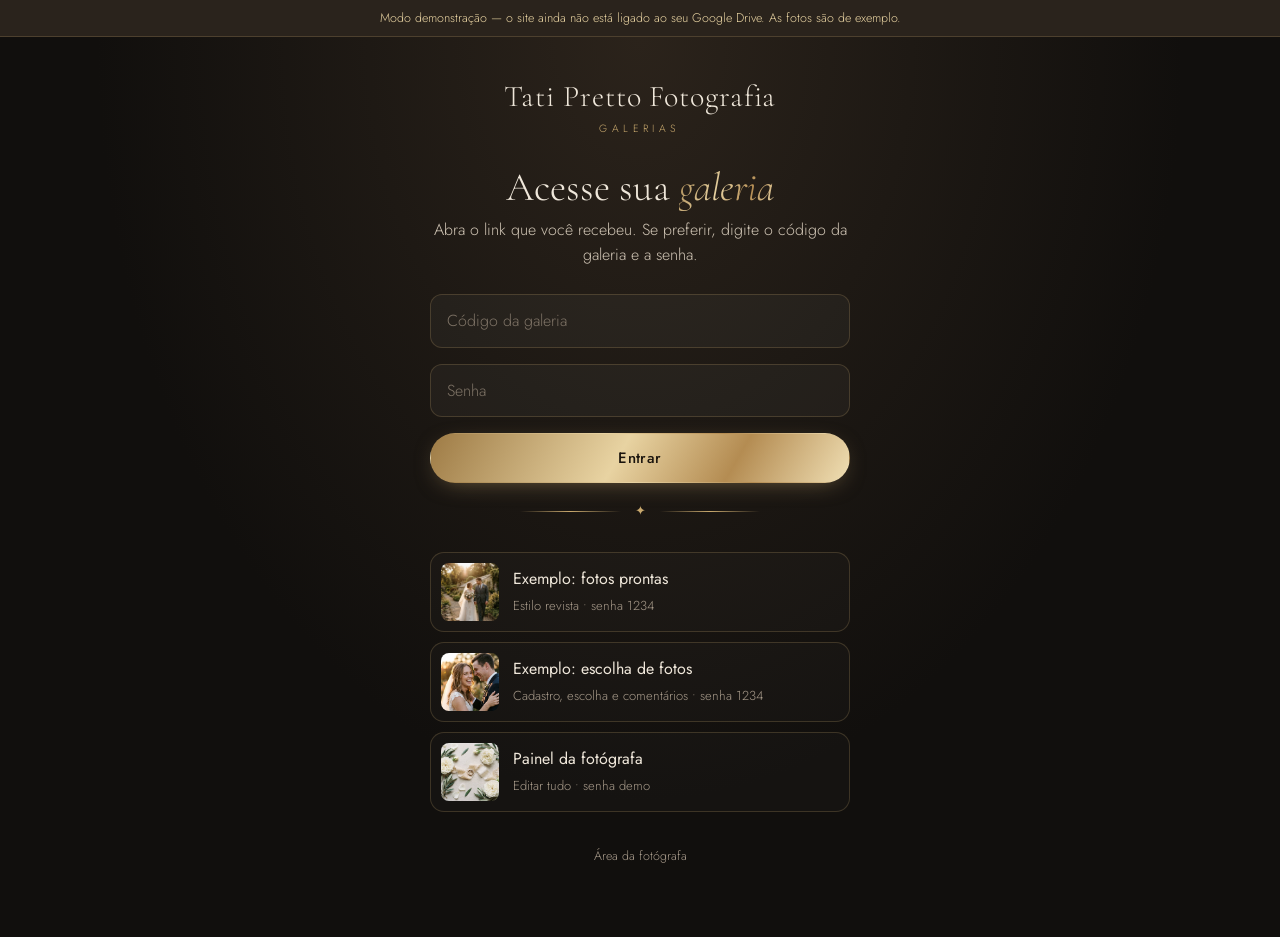
==== index.html @ 99fc2279 "Site das galerias Tati Pretto Fotografia Co-Authored-By: Claude Opus 5.5 <noreply@anthropic.com> Cla" ====
<!doctype html>
<html lang="pt-BR">
<head>
<meta charset="utf-8">
<meta name="viewport" content="width=device-width, initial-scale=1, viewport-fit=cover">
<title>Tati Pretto Fotografia • Galerias</title>
<meta name="description" content="Galerias de fotos dos clientes da Tati Pretto Fotografia.">
<meta name="robots" content="noindex">
<meta name="theme-color" content="#110F0D">
<link rel="preconnect" href="https://fonts.googleapis.com">
<link rel="preconnect" href="https://fonts.gstatic.com" crossorigin>
<link href="https://fonts.googleapis.com/css2?family=Cormorant+Garamond:ital,wght@0,300;0,400;0,500;1,300;1,400&family=Jost:wght@300;400;500&family=Pinyon+Script&display=swap" rel="stylesheet">
<link rel="stylesheet" href="estilo.css">
</head>
<body>
<div id="app"><div class="loading"><div class="spin"></div>Carregando…</div></div>
<script src="config.js"></script>
<script src="app.js"></script>
<script src="painel.js"></script>
</body>
</html>
---- estilo.css ----
/* Tati Pretto Fotografia — escuro com dourado */
:root{
  --bg:#110F0D; --bg2:#171411; --card:#1D1A16; --card2:#24201B;
  --ink:#EFE7DA; --soft:#CFC4B4; --muted:#A79A8A; --faint:#7E7366;
  --line:rgba(201,169,110,.22); --line2:rgba(201,169,110,.45);
  --gold:#C9A96E; --gold2:#E8D3A2;
  --grad:linear-gradient(120deg,#9E7B45 0%,#E8D3A2 45%,#B48C52 72%,#F0DFB4 100%);
  --ok:#9DC3A1; --warn:#E3B67A; --danger:#E49B8E;
  --serif:'Cormorant Garamond',Georgia,serif; --sans:'Jost',-apple-system,BlinkMacSystemFont,'Segoe UI',sans-serif;
  --row:240px; --r:14px;
  color-scheme:dark;
}
*{box-sizing:border-box}
html,body{margin:0;padding:0}
body{background:var(--bg);color:var(--ink);font-family:var(--sans);font-weight:300;font-size:16px;line-height:1.6;-webkit-font-smoothing:antialiased;overflow-x:hidden}
img{display:block;max-width:100%}
button,input,textarea,select{font:inherit;color:inherit}
a{color:var(--gold2)}
b,strong{font-weight:500}
.hidden{display:none!important}
.wrap{max-width:1180px;margin:0 auto;padding:0 18px}
.svg{width:19px;height:19px;flex:none;stroke:currentColor;fill:none;stroke-width:1.5;stroke-linecap:round;stroke-linejoin:round}
.ouro{background:var(--grad);-webkit-background-clip:text;background-clip:text;color:transparent}
.muted{color:var(--muted)}
.orn{display:flex;align-items:center;justify-content:center;gap:14px;color:var(--gold);max-width:240px;margin:18px auto;font-size:13px}
.orn::before,.orn::after{content:'';flex:1;height:1px;background:linear-gradient(90deg,transparent,var(--gold),transparent)}
.cap{font-size:11.5px;letter-spacing:.32em;text-transform:uppercase;color:var(--gold);font-weight:400}

/* botões */
.btn{display:inline-flex;align-items:center;justify-content:center;gap:9px;border:1px solid transparent;border-radius:999px;padding:12px 24px;font-weight:400;font-size:15px;letter-spacing:.03em;cursor:pointer;text-decoration:none;transition:background .2s,border-color .2s,color .2s,opacity .2s,transform .15s;white-space:nowrap}
.btn:active{transform:scale(.98)}
.btn:disabled{opacity:.4;cursor:not-allowed}
.btn-ouro{background:var(--grad);color:#1A140D;font-weight:500;box-shadow:0 6px 24px -10px rgba(201,169,110,.6)}
.btn-ouro:hover:not(:disabled){filter:brightness(1.07)}
.btn-linha{background:transparent;border-color:var(--line2);color:var(--gold2)}
.btn-linha:hover:not(:disabled){border-color:var(--gold2);background:rgba(201,169,110,.08)}
.btn-ghost{background:transparent;color:var(--muted);padding:9px 12px}
.btn-ghost:hover{color:var(--gold2)}
.btn-perigo{background:transparent;color:var(--danger);border-color:rgba(228,155,142,.35)}
.btn-perigo:hover{border-color:var(--danger)}
.btn-sm{padding:8px 16px;font-size:13.5px}
.icon-btn{width:42px;height:42px;border-radius:50%;display:inline-flex;align-items:center;justify-content:center;border:1px solid var(--line2);background:transparent;cursor:pointer;color:var(--gold2);flex:none}
.icon-btn:hover:not(:disabled){background:rgba(201,169,110,.1)}
.icon-btn:disabled{opacity:.35;cursor:default}
label.campo{display:block;margin-bottom:16px;text-align:left}
label.campo>span{display:block;font-size:13px;font-weight:400;color:var(--soft);margin-bottom:7px;letter-spacing:.02em}
.input,textarea.input,select.input{width:100%;padding:13px 16px;border:1px solid var(--line);border-radius:12px;background:rgba(255,255,255,.035);outline:none;transition:border-color .2s,background .2s;font-size:16px;color:var(--ink)}
.input::placeholder{color:var(--faint)}
.input:focus{border-color:var(--gold);background:rgba(255,255,255,.055)}
textarea.input{resize:vertical;min-height:84px}
.dica{font-size:13px;color:var(--muted);margin-top:7px}
.erro{color:var(--danger);font-size:14px;margin-top:10px;min-height:1.2em}
.faixa-demo{background:#2A231C;color:var(--gold2);font-size:12.5px;text-align:center;padding:8px 12px;border-bottom:1px solid var(--line)}

/* entrada */
.portao{min-height:100vh;min-height:100svh;display:flex;align-items:center;justify-content:center;padding:36px 18px;background:radial-gradient(ellipse at 50% 0%,#2B231B 0%,var(--bg) 60%)}
.portao-card{width:100%;max-width:420px;text-align:center}
.marca{font-family:var(--serif);font-size:30px;font-weight:300;letter-spacing:.03em;line-height:1.1;color:var(--ink)}
.marca small{display:block;font-family:var(--sans);font-size:10.5px;letter-spacing:.42em;text-transform:uppercase;color:var(--gold);margin-top:10px}
.portao-card h1{font-family:var(--serif);font-weight:300;font-size:40px;line-height:1.1;margin:30px 0 8px}
.portao-card h1 em{font-style:italic}
.portao-card>p{color:var(--soft);margin:0 0 26px}
.pin{text-align:center;font-size:26px;letter-spacing:.55em;padding:15px}
.passos{display:flex;justify-content:center;gap:8px;margin-bottom:22px}
.passos i{width:28px;height:2px;border-radius:2px;background:var(--line)}
.passos i.on{background:var(--gold)}
.demo-cards{display:grid;gap:10px;margin-top:30px;text-align:left}
.demo-card{display:flex;align-items:center;gap:14px;padding:10px;border:1px solid var(--line);border-radius:14px;text-decoration:none;color:var(--ink);background:rgba(255,255,255,.02)}
.demo-card:hover{border-color:var(--gold)}
.demo-card img{width:58px;height:58px;object-fit:cover;border-radius:8px}
.demo-card b{display:block;font-weight:400}
.demo-card span{font-size:13px;color:var(--muted)}

/* grade justificada */
.jg{display:flex;flex-wrap:wrap;gap:10px}
.jg::after{content:'';flex-grow:999999}
.tile{position:relative;margin:0;cursor:zoom-in;background:var(--card);overflow:hidden}
.tile .ph{position:relative;width:100%}
.tile img{position:absolute;inset:0;width:100%;height:100%;object-fit:cover;transition:transform .9s cubic-bezier(.2,.7,.2,1)}
.tile:hover img{transform:scale(1.03)}
.surge{opacity:0;transform:translateY(28px);transition:opacity 1s ease,transform 1.1s cubic-bezier(.2,.7,.2,1)}
.surge.in{opacity:1;transform:none}
.protege img{-webkit-user-drag:none;user-select:none;-webkit-touch-callout:none}
.wm{position:absolute;inset:0;pointer-events:none;background-repeat:repeat;background-size:280px 180px}

/* ===== SELEÇÃO (simples) ===== */
.sel-topo{position:sticky;top:0;z-index:30;background:rgba(17,15,13,.94);backdrop-filter:blur(10px);border-bottom:1px solid var(--line)}
.sel-topo .wrap{display:flex;align-items:center;gap:12px;padding-top:12px;padding-bottom:12px}
.sel-topo .ola{font-size:14px;color:var(--soft);line-height:1.3}
.sel-topo .ola b{color:var(--ink);display:block;font-size:16px;font-family:var(--serif);font-weight:400;font-size:20px}
.sel-topo .ola a{font-size:12.5px;color:var(--gold);cursor:pointer;text-decoration:underline;text-underline-offset:3px}
.contador{text-align:right;line-height:1.2}
.contador b{font-family:var(--serif);font-weight:300;font-size:30px;color:var(--gold2)}
.contador span{display:block;font-size:12.5px;color:var(--muted)}
.contador.acima b{color:var(--warn)}
.barra-prog{height:2px;background:var(--line)}
.barra-prog i{display:block;height:100%;background:var(--grad);width:0;transition:width .4s}
.sel-cab{text-align:center;padding:38px 0 22px}
.sel-cab h1{font-family:var(--serif);font-weight:300;font-size:clamp(38px,6vw,58px);line-height:1.05;margin:12px 0 10px}
.sel-cab h1 em{font-style:italic}
.sel-cab p{max-width:560px;margin:0 auto;color:var(--soft)}
.como{display:grid;grid-template-columns:repeat(3,1fr);gap:10px;max-width:820px;margin:26px auto 0}
.como div{border:1px solid var(--line);border-radius:14px;padding:14px 16px;text-align:left;font-size:14.5px;color:var(--soft);background:rgba(255,255,255,.02)}
.como b{display:flex;align-items:center;gap:10px;color:var(--gold2);font-weight:400;margin-bottom:4px}
.como b i{font-style:normal;width:26px;height:26px;border-radius:50%;border:1px solid var(--gold);display:inline-flex;align-items:center;justify-content:center;font-size:13px}
.filtros{display:flex;gap:8px;justify-content:center;margin:24px 0 20px}
.chip{border:1px solid var(--line);background:transparent;border-radius:999px;padding:9px 18px;font-size:14px;cursor:pointer;color:var(--soft)}
.chip.on{border-color:var(--gold);color:var(--gold2);background:rgba(201,169,110,.1)}
.grade-sel{display:grid;grid-template-columns:repeat(auto-fill,minmax(250px,1fr));gap:18px}
.foto-sel{background:var(--card);border:1px solid var(--line);border-radius:16px;overflow:hidden;transition:border-color .25s,box-shadow .25s}
.foto-sel.escolhida{border-color:var(--gold);box-shadow:0 0 0 1px var(--gold),0 14px 34px -18px rgba(201,169,110,.55)}
.foto-sel .quadro{position:relative;aspect-ratio:4/5;background:#0B0A09;cursor:zoom-in}
.foto-sel .quadro img{width:100%;height:100%;object-fit:contain}
.foto-sel .num{position:absolute;left:10px;top:10px;background:rgba(10,9,8,.7);color:var(--gold2);font-size:12.5px;padding:3px 10px;border-radius:999px;border:1px solid var(--line)}
.foto-sel .selo{position:absolute;right:10px;top:10px;background:var(--grad);color:#1A140D;font-size:12px;font-weight:500;padding:4px 10px;border-radius:999px;display:none;align-items:center;gap:5px}
.foto-sel.escolhida .selo{display:inline-flex}
.foto-sel .acoes{display:flex;gap:8px;padding:12px}
.foto-sel .acoes .btn{flex:1;padding:11px 10px;font-size:14.5px}
.foto-sel .coment{padding:0 12px 12px}
.foto-sel .coment textarea{min-height:70px;font-size:15px}
.foto-sel .coment .salvo{font-size:12px;color:var(--faint);margin-top:4px;text-align:right}
.btn-escolher.on{background:var(--grad);color:#1A140D;border-color:transparent;font-weight:500}
.btn-escolher.on .svg{fill:currentColor}
.rodape-sel{position:fixed;left:0;right:0;bottom:0;z-index:30;background:rgba(17,15,13,.96);backdrop-filter:blur(10px);border-top:1px solid var(--line);padding:12px 18px calc(12px + env(safe-area-inset-bottom))}
.rodape-sel .in{max-width:1180px;margin:0 auto;display:flex;align-items:center;gap:12px}
.rodape-sel .txt{font-size:14px;color:var(--soft);line-height:1.35}
.rodape-sel .txt small{display:block;color:var(--faint);font-size:12px}
.feito{max-width:640px;margin:0 auto 24px;padding:18px 22px;border-radius:16px;border:1px solid var(--gold);background:rgba(201,169,110,.08);text-align:center;color:var(--gold2)}

/* ===== REVISTA (fotos prontas) ===== */
.rv-hero{position:relative;height:100vh;height:100svh;min-height:560px;overflow:hidden;background:#0B0A09}
.rv-hero .img{position:absolute;inset:-6% 0 0 0;overflow:hidden}
.rv-hero .img img{width:100%;height:112%;object-fit:cover;opacity:0;transform:scale(1.08);transition:opacity 1.6s ease,transform 3s cubic-bezier(.2,.7,.2,1);will-change:transform}
.rv-hero .img img.in{opacity:1;transform:scale(1)}
.rv-hero::after{content:'';position:absolute;inset:0;background:linear-gradient(180deg,rgba(10,9,8,.55) 0%,rgba(10,9,8,0) 28%,rgba(10,9,8,.15) 55%,rgba(10,9,8,.9) 100%);pointer-events:none}
.rv-hero .topo{position:absolute;z-index:2;top:0;left:0;right:0;padding:24px;display:flex;justify-content:space-between;align-items:center}
.rv-hero .topo .marca{font-size:20px}
.rv-hero .topo .ed{font-size:11px;letter-spacing:.32em;text-transform:uppercase;color:var(--gold2)}
.rv-hero .texto{position:absolute;z-index:2;left:0;right:0;bottom:0;padding:0 7% calc(64px + env(safe-area-inset-bottom))}
.rv-hero h1{font-family:var(--serif);font-weight:300;font-size:clamp(54px,10vw,128px);line-height:.92;margin:16px 0 18px;letter-spacing:-.01em}
.rv-hero h1 em{font-style:italic;display:block}
.rv-hero h1 .l{display:inline-block;opacity:0;transform:translateY(30px);filter:blur(8px);transition:opacity .9s ease,transform 1.1s cubic-bezier(.2,.7,.2,1),filter .9s}
.rv-hero h1.in .l{opacity:1;transform:none;filter:none}
.rv-hero .frase{font-family:var(--serif);font-style:italic;font-size:clamp(19px,2.3vw,24px);color:var(--soft);max-width:520px;margin:0 0 26px;opacity:0;transition:opacity 1.2s 1s}
.rv-hero .frase.in{opacity:1}
.rv-hero .rola{position:absolute;z-index:2;right:7%;bottom:calc(64px + env(safe-area-inset-bottom));font-size:11px;letter-spacing:.3em;text-transform:uppercase;color:var(--gold2);writing-mode:vertical-rl;display:flex;align-items:center;gap:12px}
.rv-hero .rola::after{content:'';width:1px;height:60px;background:linear-gradient(var(--gold),transparent);animation:desce 2s ease-in-out infinite}
@keyframes desce{0%{transform:scaleY(0);transform-origin:top}50%{transform:scaleY(1);transform-origin:top}51%{transform-origin:bottom}100%{transform:scaleY(0);transform-origin:bottom}}
.rv-nav{position:sticky;top:0;z-index:25;background:rgba(17,15,13,.9);backdrop-filter:blur(12px);border-bottom:1px solid var(--line)}
.rv-nav .in{max-width:1180px;margin:0 auto;padding:10px 18px;display:flex;align-items:center;gap:14px}
.rv-nav .tit{font-family:var(--serif);font-size:22px;white-space:nowrap;overflow:hidden;text-overflow:ellipsis;max-width:260px}
.indice{display:flex;gap:4px;overflow-x:auto;scrollbar-width:none;flex:1;padding:2px}
.indice::-webkit-scrollbar{display:none}
.indice a{padding:8px 14px;border-radius:999px;font-size:14px;color:var(--muted);text-decoration:none;white-space:nowrap;border:1px solid transparent;cursor:pointer}
.indice a.on{color:var(--gold2);border-color:var(--line2)}
.indice a i{font-style:normal;color:var(--gold);margin-right:6px;font-size:12px}
.capitulo{padding:9vh 0 2vh}
.cap-abre{display:grid;grid-template-columns:1fr 1.15fr;gap:6%;align-items:center;margin-bottom:7vh}
.cap-abre.inv{grid-template-columns:1.15fr 1fr}
.cap-abre.inv .cap-txt{order:2}
.cap-txt .cap{display:block;margin-bottom:16px}
.cap-txt h2{font-family:var(--serif);font-weight:300;font-size:clamp(42px,6vw,76px);line-height:1;margin:0 0 20px}
.cap-txt h2 em{font-style:italic}
.cap-txt p{font-family:var(--serif);font-style:italic;font-size:clamp(20px,2.3vw,27px);line-height:1.35;color:var(--soft);margin:0 0 18px;max-width:460px}
.cap-txt .qtd{font-size:13px;color:var(--muted);letter-spacing:.05em}
.cap-txt .linha{width:56px;height:1px;background:var(--grad);margin:22px 0}
.revela{position:relative;overflow:hidden;cursor:zoom-in;aspect-ratio:4/5;background:#0B0A09}
.revela img{width:100%;height:100%;object-fit:cover;clip-path:inset(100% 0 0 0);transform:scale(1.25);transition:clip-path 1.4s cubic-bezier(.7,0,.2,1),transform 2s cubic-bezier(.2,.7,.2,1)}
.revela.in img{clip-path:inset(0 0 0 0);transform:scale(1)}
.revela::after{content:'';position:absolute;inset:0;box-shadow:inset 0 0 0 1px var(--line);pointer-events:none}
.faixa{display:flex;gap:16px;overflow-x:auto;scroll-snap-type:x mandatory;scrollbar-width:none;padding:4px 18px 8px;margin:0 -18px 7vh}
.faixa::-webkit-scrollbar{display:none}
.faixa figure{margin:0;flex:0 0 min(38%,420px);scroll-snap-align:center;cursor:zoom-in}
.faixa img{width:100%;aspect-ratio:3/4;object-fit:cover;box-shadow:0 0 0 1px var(--line)}
.faixa figcaption{font-size:12px;color:var(--muted);margin-top:8px;letter-spacing:.08em}
.faixa-dica{display:flex;justify-content:flex-end;gap:8px;margin:-6vh 0 3vh}
.cap-mais{display:flex;justify-content:space-between;align-items:center;gap:12px;margin:0 0 16px;flex-wrap:wrap}
.cap-mais .cap{letter-spacing:.25em}
.fim{text-align:center;padding:14vh 18px 6vh}
.fim h3{font-family:var(--serif);font-weight:300;font-size:clamp(34px,5vw,58px);margin:0}
.fim h3 em{font-style:italic}
.fim p{color:var(--muted);margin:12px 0 26px}
.rodape{padding:40px 18px 50px;text-align:center;color:var(--muted);font-size:13px;border-top:1px solid var(--line)}
.rodape a{color:var(--faint);text-decoration:none;font-size:12px}
.rodape a:hover{color:var(--gold2)}
.musica{position:fixed;right:18px;bottom:calc(18px + env(safe-area-inset-bottom));z-index:40;width:48px;height:48px;border-radius:50%;border:1px solid var(--gold);background:rgba(17,15,13,.85);backdrop-filter:blur(8px);display:flex;align-items:center;justify-content:center;cursor:pointer;color:var(--gold2)}
.musica.on{background:var(--grad);color:#1A140D;border-color:transparent}

/* visualizador */
.lb{position:fixed;inset:0;z-index:60;background:#0A0908;color:var(--ink);display:flex;flex-direction:column}
.lb-topo{display:flex;align-items:center;gap:10px;padding:12px 16px;font-size:14px;color:var(--muted)}
.lb-palco{flex:1;position:relative;display:flex;align-items:center;justify-content:center;min-height:0;padding:0 64px}
.lb-fig{position:relative;max-width:100%;max-height:100%;display:flex}
.lb-fig img{max-width:100%;max-height:calc(100vh - 170px);max-height:calc(100svh - 170px);object-fit:contain;user-select:none}
.lb-seta{position:absolute;top:50%;transform:translateY(-50%);width:48px;height:48px;border-radius:50%;border:1px solid var(--line2);background:rgba(17,15,13,.6);color:var(--gold2);display:flex;align-items:center;justify-content:center;cursor:pointer}
.lb-seta:hover{background:rgba(201,169,110,.12)}
.lb-ant{left:10px}.lb-prox{right:10px}
.lb-base{padding:12px 16px calc(16px + env(safe-area-inset-bottom));display:flex;flex-direction:column;align-items:center;gap:10px}
.lb-base textarea{width:100%;max-width:560px}

/* janelas */
.janela-fundo{position:fixed;inset:0;z-index:70;background:rgba(5,4,3,.72);backdrop-filter:blur(4px);display:flex;align-items:center;justify-content:center;padding:16px;animation:aparece .2s}
.janela{background:var(--bg2);border:1px solid var(--line);border-radius:20px;width:100%;max-width:540px;max-height:calc(100vh - 32px);overflow:auto;padding:28px;box-shadow:0 30px 80px rgba(0,0,0,.6)}
.janela h3{font-family:var(--serif);font-weight:300;font-size:32px;margin:0 0 8px;line-height:1.1}
.janela p{margin:0 0 16px;color:var(--soft)}
.janela-acoes{display:flex;gap:10px;justify-content:flex-end;margin-top:20px;flex-wrap:wrap}
.lista-esc{display:grid;gap:12px;margin:14px 0;max-height:46vh;overflow:auto}
.lista-esc .it{display:flex;gap:14px;align-items:flex-start}
.lista-esc img{width:66px;height:66px;object-fit:cover;border-radius:8px;flex:none}
.lista-esc b{font-weight:400;color:var(--ink)}
.lista-esc div div{font-size:14px;color:var(--muted)}
.aviso{padding:13px 16px;border-radius:12px;border:1px solid var(--line);background:rgba(255,255,255,.03);font-size:14.5px;color:var(--soft);margin:12px 0}
.aviso.ouro{border-color:var(--gold);background:rgba(201,169,110,.08);color:var(--gold2)}
.aviso.alerta{border-color:rgba(227,182,122,.5);background:rgba(227,182,122,.08);color:#F0CF9F}
.progresso{height:6px;border-radius:99px;background:var(--line);overflow:hidden;margin:14px 0 6px}
.progresso i{display:block;height:100%;background:var(--grad);width:0;transition:width .4s}
.passos-lista{margin:10px 0 0;padding-left:20px;font-size:15px;color:var(--soft)}
.passos-lista li{margin-bottom:7px}
code.k{background:rgba(201,169,110,.12);color:var(--gold2);padding:2px 8px;border-radius:6px;font-size:14px}
.toast{position:fixed;left:50%;bottom:100px;transform:translateX(-50%);z-index:90;background:var(--card2);color:var(--gold2);border:1px solid var(--line2);padding:11px 20px;border-radius:999px;font-size:14px;box-shadow:0 10px 30px rgba(0,0,0,.5);animation:aparece .2s}
.loading{min-height:60vh;display:flex;align-items:center;justify-content:center;color:var(--muted);gap:12px;font-family:var(--serif);font-style:italic;font-size:20px}
.spin{width:18px;height:18px;border:1px solid var(--line);border-top-color:var(--gold);border-radius:50%;animation:gira .9s linear infinite}
@keyframes gira{to{transform:rotate(360deg)}}
@keyframes aparece{from{opacity:0}to{opacity:1}}

/* ===== PAINEL ===== */
.adm-topo{background:rgba(17,15,13,.95);border-bottom:1px solid var(--line);position:sticky;top:0;z-index:20;backdrop-filter:blur(10px)}
.adm-topo .wrap{display:flex;align-items:center;gap:12px;height:64px}
.adm-topo .marca{font-size:22px;text-decoration:none}
.adm-topo .marca small{display:inline;margin:0 0 0 12px;letter-spacing:.3em}
.adm{padding-top:30px;padding-bottom:130px}
.adm-cab{display:flex;align-items:center;justify-content:space-between;gap:12px;flex-wrap:wrap;margin-bottom:18px}
.adm-cab h1{font-family:var(--serif);font-weight:300;font-size:42px;margin:0;line-height:1.1}
.cartoes{display:grid;grid-template-columns:repeat(auto-fill,minmax(260px,1fr));gap:16px}
.cartao{background:var(--card);border:1px solid var(--line);border-radius:var(--r);overflow:hidden;display:flex;flex-direction:column}
.cartao-img{aspect-ratio:16/10;background:#0B0A09;position:relative;cursor:pointer;overflow:hidden}
.cartao-img img{position:absolute;inset:0;width:100%;height:100%;object-fit:cover;opacity:.92}
.selo-tipo{position:absolute;top:10px;left:10px;background:rgba(10,9,8,.8);border:1px solid var(--line2);color:var(--gold2);border-radius:999px;font-size:11.5px;padding:4px 11px;letter-spacing:.05em}
.cartao-corpo{padding:15px 17px 17px;display:flex;flex-direction:column;gap:4px;flex:1}
.cartao-corpo h3{font-family:var(--serif);font-weight:400;font-size:25px;margin:0;line-height:1.15}
.estado{font-size:13.5px;display:flex;align-items:center;gap:7px;color:var(--soft)}
.ponto{width:7px;height:7px;border-radius:50%;background:var(--faint);flex:none}
.ponto.ok{background:var(--ok)}.ponto.alerta{background:var(--warn)}.ponto.ouro{background:var(--gold)}
.cartao-acoes{display:flex;gap:8px;margin-top:12px}
.vazio{padding:40px 20px;text-align:center;border:1px dashed var(--line2);border-radius:var(--r);color:var(--muted)}
.como-faz{margin-top:30px;padding:22px 24px;border-radius:var(--r);border:1px solid var(--line);background:rgba(255,255,255,.02);font-size:15px;color:var(--soft)}
.como-faz h4{margin:0 0 10px;font-family:var(--serif);font-size:25px;font-weight:300;color:var(--ink)}
.como-faz ol{margin:0;padding-left:20px}
.como-faz li{margin-bottom:7px}
.sec{background:var(--card);border:1px solid var(--line);border-radius:var(--r);padding:24px;margin-bottom:16px}
.sec h2{font-family:var(--serif);font-weight:300;font-size:28px;margin:0 0 4px}
.sec>.dica:first-of-type{margin:0 0 18px}
.g2{display:grid;grid-template-columns:1fr 1fr;gap:0 16px}
.linha-link{display:flex;gap:8px;align-items:center}
.linha-link .input{flex:1}
.mini-grade{display:grid;grid-template-columns:repeat(auto-fill,minmax(86px,1fr));gap:8px;margin-top:12px;max-height:300px;overflow:auto;padding:3px}
.mini{position:relative;aspect-ratio:1;border-radius:8px;overflow:hidden;cursor:pointer;border:0;padding:0;background:#0B0A09}
.mini img{width:100%;height:100%;object-fit:cover}
.mini.on{outline:2px solid var(--gold);outline-offset:-2px}
.capa-prev{aspect-ratio:16/8;max-height:340px;width:100%;border-radius:12px;overflow:hidden;background:#0B0A09;position:relative}
.capa-prev img{width:100%;height:100%;object-fit:cover}
.capa-prev .t{position:absolute;inset:auto 0 0 0;padding:20px 22px;font-family:var(--serif);font-weight:300;font-size:32px;background:linear-gradient(transparent,rgba(10,9,8,.85))}
.pastas{display:grid;gap:10px;margin-top:6px}
.pasta{border:1px solid var(--line);border-radius:12px;padding:10px;display:grid;gap:8px}
.pasta .l1{display:flex;align-items:center;gap:8px}
.pasta .l1 .input{padding:9px 13px}
.pasta .qtd{font-size:13px;color:var(--muted);white-space:nowrap;min-width:66px;text-align:right}
.pasta .input.frase{padding:9px 13px;font-size:14.5px;font-style:italic}
.pasta.off{opacity:.5}
.pasta .icon-btn{width:36px;height:36px}
.pessoas{display:grid;gap:12px;margin-top:6px}
.pessoa{border:1px solid var(--line);border-radius:12px;overflow:hidden}
.pessoa-cab{display:flex;align-items:center;gap:12px;padding:12px 14px;cursor:pointer;flex-wrap:wrap}
.pessoa-cab b{font-family:var(--serif);font-weight:400;font-size:21px}
.pessoa-cab .info{flex:1;min-width:180px}
.pessoa-cab .info span{display:block;font-size:13px;color:var(--muted)}
.pessoa-corpo{padding:0 14px 14px;display:none}
.pessoa.aberta .pessoa-corpo{display:block}
.esc-adm{display:grid;grid-template-columns:repeat(auto-fill,minmax(140px,1fr));gap:12px;margin-top:12px}
.esc-adm figure{margin:0}
.esc-adm img{width:100%;aspect-ratio:1;object-fit:cover;border-radius:8px}
.esc-adm figcaption{font-size:12.5px;margin-top:6px;color:var(--soft)}
.esc-adm figcaption b{font-weight:400;display:block;word-break:break-all;color:var(--ink)}
.esc-adm figcaption i{color:var(--gold2)}
.barra-salvar{position:fixed;left:0;right:0;bottom:0;z-index:30;background:rgba(17,15,13,.96);backdrop-filter:blur(10px);border-top:1px solid var(--line);padding:12px 18px calc(12px + env(safe-area-inset-bottom))}
.barra-salvar .wrap{display:flex;align-items:center;gap:10px}
.seg{display:flex;gap:10px;flex-wrap:wrap}
.seg label{flex:1;min-width:170px;border:1px solid var(--line);border-radius:14px;padding:13px 15px;cursor:pointer}
.seg label.on{border-color:var(--gold);background:rgba(201,169,110,.08)}
.seg input{display:none}
.seg b{display:block;font-weight:400;color:var(--ink)}
.seg span{font-size:13px;color:var(--muted)}
.chave{display:inline-flex;align-items:center;gap:10px;cursor:pointer;font-size:15px;color:var(--soft)}
.chave input{width:40px;height:23px;appearance:none;background:var(--line);border-radius:99px;position:relative;cursor:pointer;transition:background .2s;margin:0}
.chave input::after{content:'';position:absolute;top:3px;left:3px;width:17px;height:17px;border-radius:50%;background:var(--ink);transition:left .2s}
.chave input:checked{background:var(--gold)}
.chave input:checked::after{left:20px;background:#1A140D}
.espaco{flex:1}

@media (max-width:760px){
  :root{--row:150px}
  .jg{gap:6px}
  .lb-palco{padding:0}
  .lb-seta{display:none}
  .rv-nav .tit{display:none}
  .cap-abre,.cap-abre.inv{grid-template-columns:1fr;gap:28px}
  .cap-abre.inv .cap-txt{order:0}
  .faixa figure{flex-basis:76%}
  .rv-hero .rola{display:none}
  .como{grid-template-columns:1fr}
  .grade-sel{grid-template-columns:1fr;gap:16px}
  .foto-sel .quadro{aspect-ratio:auto}
  .foto-sel .quadro img{height:auto}
  .g2{grid-template-columns:1fr}
  .adm-topo .marca small{display:none}
  .so-pc{display:none}
}
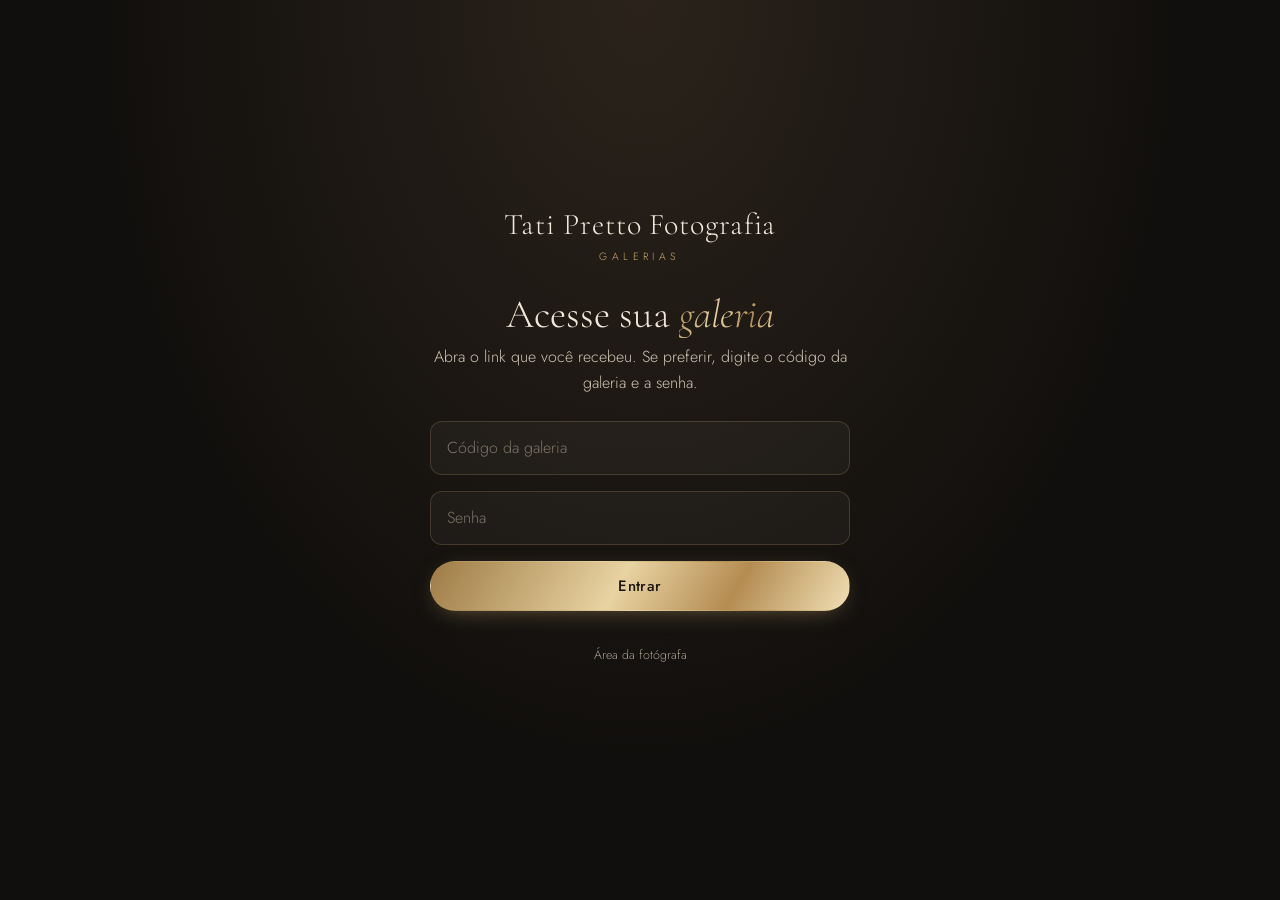
==== commit 5a8444d5: "Catálogo de produtos, total do pedido e pagamento pelo Mercado Pago Co-Authored-By: Claude Opus 5.5 " ====
--- a/index.html
+++ b/index.html
@@ -17,5 +17,6 @@
 <script src="config.js"></script>
 <script src="app.js"></script>
 <script src="painel.js"></script>
+<script src="loja.js"></script>
 </body>
 </html>
--- a/estilo.css
+++ b/estilo.css
@@ -315,3 +315,75 @@
   .adm-topo .marca small{display:none}
   .so-pc{display:none}
 }
+
+/* ===================== catálogo de produtos e pedido ===================== */
+.loja{position:fixed;inset:0;z-index:55;background:var(--bg);overflow:auto;padding-bottom:110px}
+.loja-topo{position:sticky;top:0;z-index:2;background:rgba(17,15,13,.95);backdrop-filter:blur(10px);border-bottom:1px solid var(--line)}
+.loja-topo .wrap{display:flex;align-items:center;gap:12px;padding-top:14px;padding-bottom:14px}
+.loja-topo h2{font-family:var(--serif);font-weight:300;font-size:clamp(28px,4vw,40px);margin:2px 0 0;line-height:1.1}
+.loja-corpo{padding-top:24px}
+.loja-intro{color:var(--soft);max-width:620px;margin:0 0 26px}
+.loja-grade{display:grid;grid-template-columns:repeat(auto-fill,minmax(250px,1fr));gap:20px}
+.prod{background:var(--card);border:1px solid var(--line);border-radius:var(--r);overflow:hidden;display:flex;flex-direction:column}
+.prod-img{aspect-ratio:4/3;background:#0B0A09;display:flex;align-items:center;justify-content:center;color:var(--gold);font-size:28px}
+.prod-img img{width:100%;height:100%;object-fit:cover}
+.prod-corpo{padding:16px 18px 18px;display:flex;flex-direction:column;gap:6px;flex:1}
+.prod-corpo h3{font-family:var(--serif);font-weight:400;font-size:24px;margin:0;line-height:1.15}
+.prod-preco{color:var(--gold2);font-size:17px}
+.prod-corpo p{margin:0;color:var(--muted);font-size:14.5px}
+.prod-info{color:var(--faint);font-size:13px;display:flex;gap:6px;align-items:center;flex-wrap:wrap}
+.prod-info .svg{width:14px;height:14px}
+.prod-corpo .btn{margin-top:auto;align-self:flex-start}
+.loja-item{display:flex;align-items:center;gap:14px;padding:10px 0;border-top:1px solid var(--line)}
+.loja-item:first-of-type{border-top:0}
+.loja-item img,.loja-sem-img{width:56px;height:56px;border-radius:8px;object-fit:cover;flex:none}
+.loja-sem-img{display:flex;align-items:center;justify-content:center;background:#0B0A09;color:var(--gold);font-style:normal}
+.li-txt{flex:1;min-width:0}
+.li-txt b{display:block;font-weight:400}
+.li-txt span{display:block;font-size:13px;color:var(--muted);overflow:hidden;text-overflow:ellipsis;white-space:nowrap}
+.li-preco{color:var(--gold2);font-weight:400;white-space:nowrap}
+.li-acoes{display:flex;gap:4px}
+.mini-sel{display:grid;grid-template-columns:repeat(auto-fill,minmax(110px,1fr));gap:10px;max-height:44vh;overflow:auto;padding:2px}
+.ms{position:relative;border:0;padding:0;background:#0B0A09;border-radius:10px;overflow:hidden;cursor:pointer;aspect-ratio:1}
+.ms img{width:100%;height:100%;object-fit:cover;user-select:none}
+.ms .wm{background-size:84% auto,180px 180px}
+.ms::after{content:'';position:absolute;inset:0;border-radius:10px;box-shadow:inset 0 0 0 0 var(--gold);transition:box-shadow .15s}
+.ms.on::after{box-shadow:inset 0 0 0 3px var(--gold)}
+.ms-num{position:absolute;left:6px;bottom:6px;font-size:11px;background:rgba(0,0,0,.55);color:#fff;padding:1px 7px;border-radius:999px}
+.ms-ord{position:absolute;right:6px;top:6px;width:24px;height:24px;border-radius:50%;font-style:normal;font-size:13px;display:none;align-items:center;justify-content:center;background:var(--gold);color:#1a1510;font-weight:500}
+.ms.on .ms-ord{display:flex}
+.qtd-linha{display:flex;align-items:center;gap:10px 14px;margin-top:18px;flex-wrap:wrap}
+.qtd-linha #sub{white-space:nowrap;font-size:18px}
+.qtd{display:flex;align-items:center;gap:10px}
+.qtd b{min-width:24px;text-align:center;font-weight:400;font-size:18px}
+.qtd .icon-btn{font-size:20px;line-height:1;width:38px;height:38px}
+.pd-caixa{border:1px solid var(--line);border-radius:14px;padding:16px 18px;margin:14px 0;background:rgba(201,169,110,.04);text-align:left}
+.feito + .pd-caixa{max-width:640px;margin:-8px auto 24px}
+.pd-linha{display:flex;justify-content:space-between;gap:14px;padding:5px 0;font-size:14.5px;color:var(--soft)}
+.pd-linha small{display:block;color:var(--faint);font-size:12.5px}
+.pd-linha b{font-weight:400;white-space:nowrap}
+.pd-total{display:flex;justify-content:space-between;border-top:1px solid var(--line);margin-top:8px;padding-top:10px;font-size:16px}
+.pd-total b{color:var(--gold2);font-weight:500;font-size:19px}
+.pd-status{margin-top:12px;font-size:14px;color:var(--gold2);display:flex;gap:8px;align-items:center}
+.pd-status.ok{color:var(--ok)}
+.pd-caixa .btn-ouro{margin-top:12px}
+.pd-adm{margin:14px 0}
+.prods-adm{display:grid;gap:16px}
+.prod-adm{display:flex;gap:18px;border:1px solid var(--line);border-radius:var(--r);padding:16px;background:var(--card)}
+.prod-adm.off{opacity:.55}
+.prod-adm-img{width:120px;height:120px;flex:none;border-radius:10px;border:1px dashed var(--line2);background:#0B0A09;color:var(--gold);cursor:pointer;overflow:hidden;padding:0;font-size:13px;display:flex;align-items:center;justify-content:center;text-align:center}
+.prod-adm-img img{width:100%;height:100%;object-fit:cover}
+.prod-adm-campos{flex:1;min-width:0}
+.prod-adm-campos .campo{margin-bottom:10px}
+.prod-adm-acoes{display:flex;gap:8px;align-items:center;flex-wrap:wrap}
+@media (max-width:760px){
+  .loja-grade{grid-template-columns:1fr 1fr;gap:12px}
+  .prod-corpo{padding:12px}
+  .prod-corpo h3{font-size:19px}
+  .prod-corpo p{display:none}
+  .loja-item{flex-wrap:wrap}
+  .li-acoes{width:100%;justify-content:flex-end}
+  .prod-adm{flex-direction:column}
+  .prod-adm-img{width:100%;height:160px}
+  .rodape-sel .in #produtos{padding-left:12px;padding-right:12px}
+}
